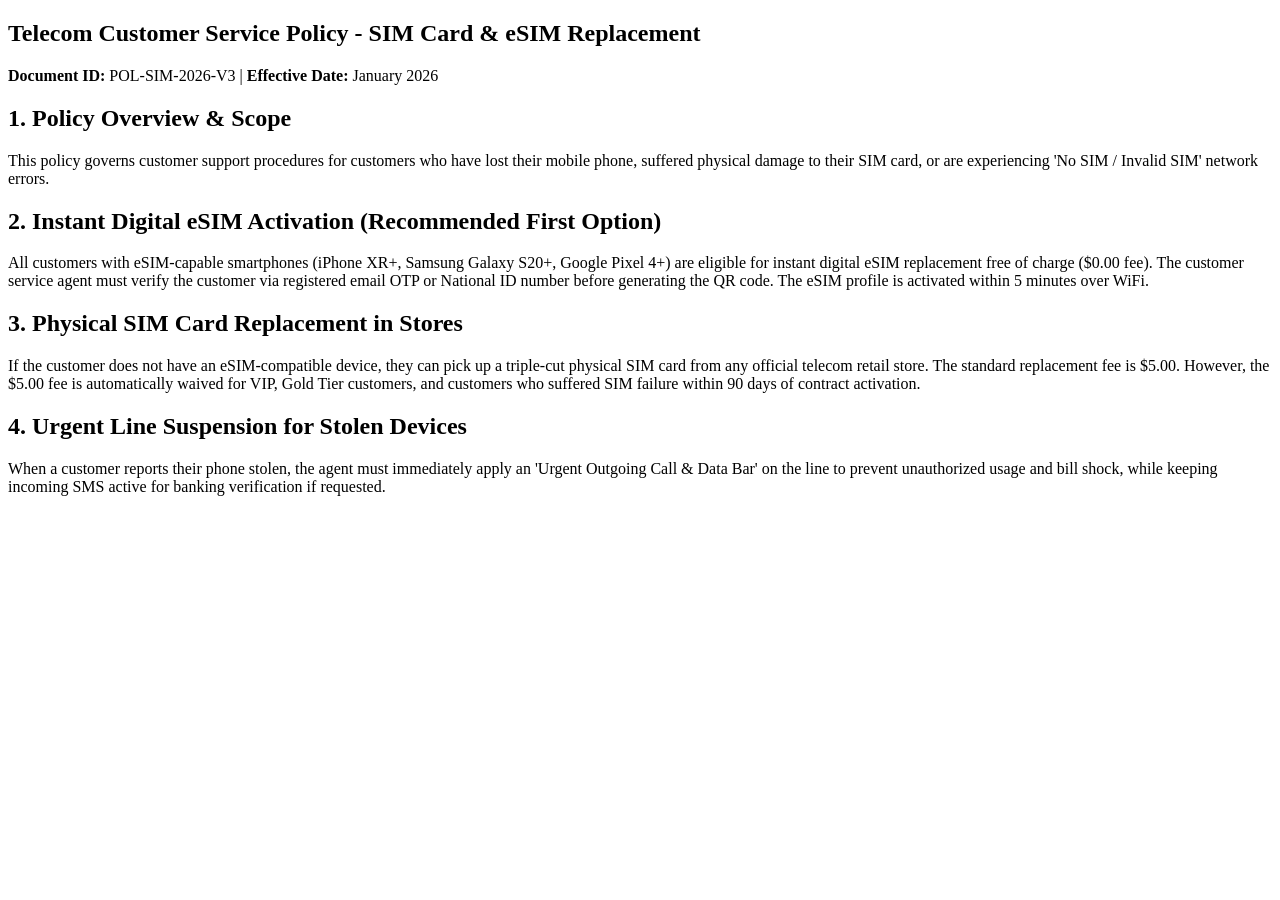
==== data/raw/sim_replacement_policy.html @ 344ca9d7 "feat: implement foundational RAG architecture with multi-format extraction, semantic chunking, and C" ====
<!DOCTYPE html>
<html lang="en">
<head>
    <meta charset="UTF-8">
    <title>Customer Service Policy: Lost or Damaged SIM Card Replacement</title>
    <meta name="description" content="Official Telecom Customer Support Policy for Lost, Stolen, Damaged SIM and Instant eSIM Replacement">
</head>
<body>
    <article>
        <h1>Telecom Customer Service Policy - SIM Card & eSIM Replacement</h1>
        <p><strong>Document ID:</strong> POL-SIM-2026-V3 | <strong>Effective Date:</strong> January 2026</p>

        <section>
            <h2>1. Policy Overview & Scope</h2>
            <p>This policy governs customer support procedures for customers who have lost their mobile phone, suffered physical damage to their SIM card, or are experiencing 'No SIM / Invalid SIM' network errors.</p>
        </section>

        <section>
            <h2>2. Instant Digital eSIM Activation (Recommended First Option)</h2>
            <p>All customers with eSIM-capable smartphones (iPhone XR+, Samsung Galaxy S20+, Google Pixel 4+) are eligible for instant digital eSIM replacement free of charge ($0.00 fee). The customer service agent must verify the customer via registered email OTP or National ID number before generating the QR code. The eSIM profile is activated within 5 minutes over WiFi.</p>
        </section>

        <section>
            <h2>3. Physical SIM Card Replacement in Stores</h2>
            <p>If the customer does not have an eSIM-compatible device, they can pick up a triple-cut physical SIM card from any official telecom retail store. The standard replacement fee is $5.00. However, the $5.00 fee is automatically waived for VIP, Gold Tier customers, and customers who suffered SIM failure within 90 days of contract activation.</p>
        </section>

        <section>
            <h2>4. Urgent Line Suspension for Stolen Devices</h2>
            <p>When a customer reports their phone stolen, the agent must immediately apply an 'Urgent Outgoing Call & Data Bar' on the line to prevent unauthorized usage and bill shock, while keeping incoming SMS active for banking verification if requested.</p>
        </section>
    </article>
</body>
</html>
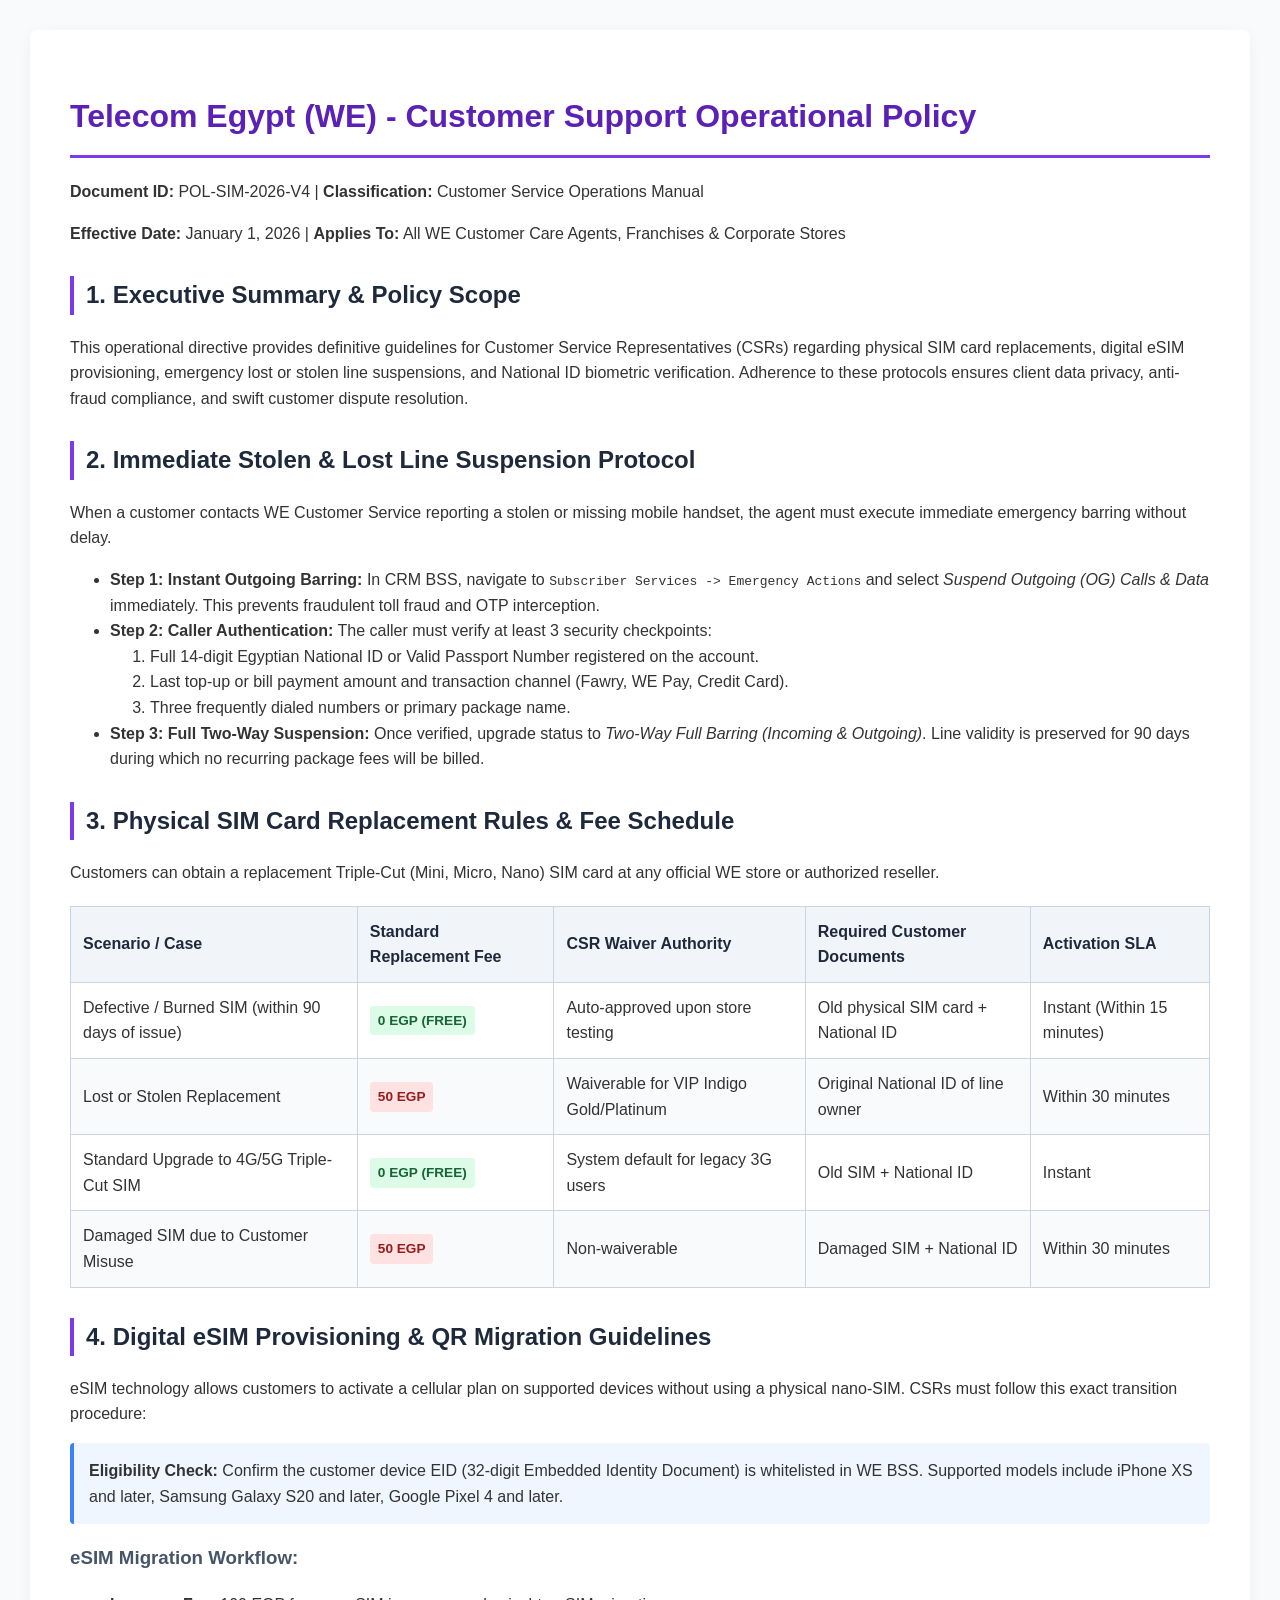
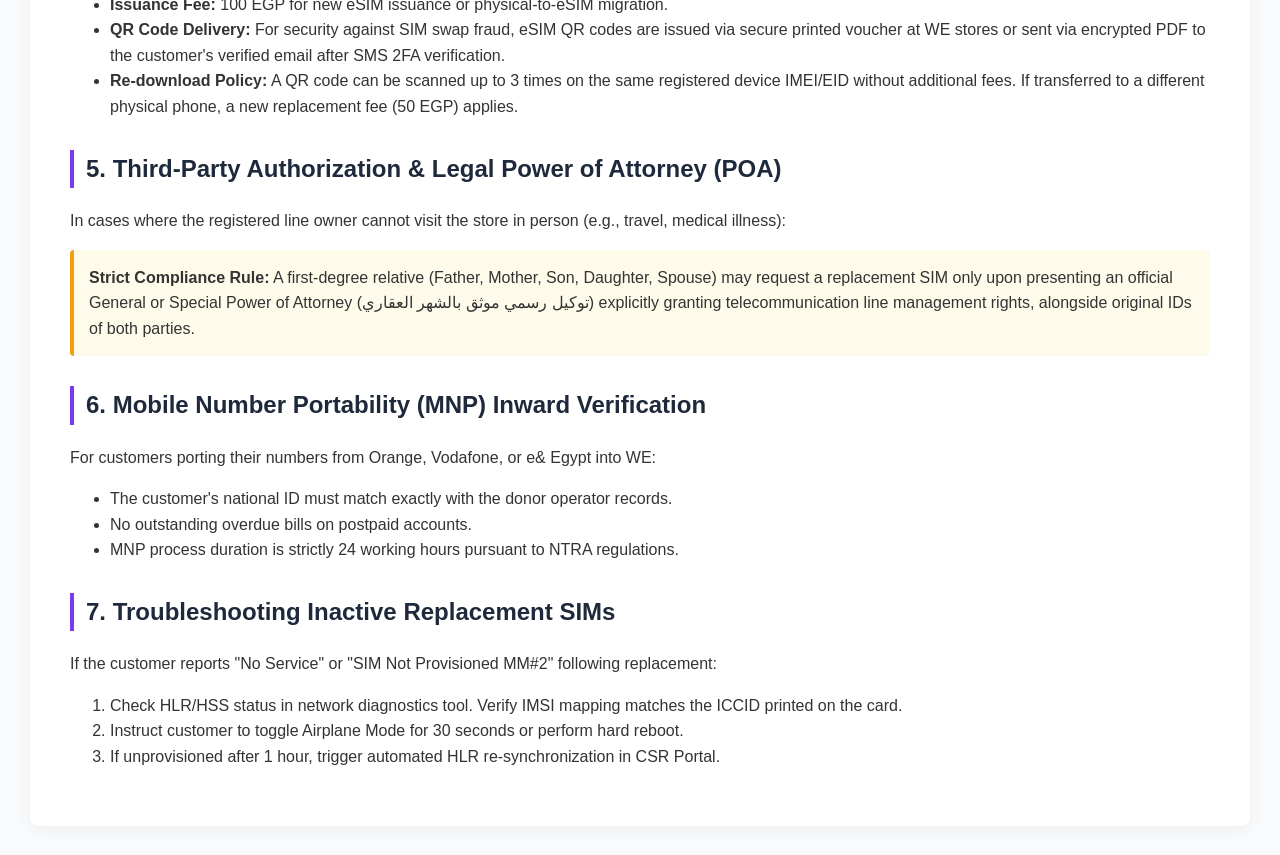
==== commit c28749a2: "feat: implement ingestion pipeline, Cohere services, and singleton client manager with Qdrant v1.13." ====
--- a/data/raw/sim_replacement_policy.html
+++ b/data/raw/sim_replacement_policy.html
@@ -2,33 +2,2237 @@
 <html lang="en">
 <head>
     <meta charset="UTF-8">
-    <title>Customer Service Policy: Lost or Damaged SIM Card Replacement</title>
-    <meta name="description" content="Official Telecom Customer Support Policy for Lost, Stolen, Damaged SIM and Instant eSIM Replacement">
+    <title>Telecom Egypt (WE) - SIM Card Management & eSIM Migration Policy</title>
+    <style>
+        body { font-family: 'Segoe UI', Tahoma, Geneva, Verdana, sans-serif; line-height: 1.6; color: #333; margin: 30px; background-color: #f8fafc; }
+        .container { max-width: 1200px; margin: 0 auto; background: white; padding: 40px; border-radius: 8px; box-shadow: 0 4px 15px rgba(0,0,0,0.05); }
+        h1 { color: #5b21b6; border-bottom: 3px solid #7c3aed; padding-bottom: 12px; }
+        h2 { color: #1e293b; border-left: 4px solid #7c3aed; padding-left: 12px; margin-top: 30px; }
+        h3 { color: #475569; }
+        table { width: 100%; border-collapse: collapse; margin: 20px 0; }
+        th, td { border: 1px solid #cbd5e1; padding: 12px; text-align: left; }
+        th { background-color: #f1f5f9; color: #1e293b; }
+        tr:nth-child(even) { background-color: #f8fafc; }
+        .badge { display: inline-block; padding: 4px 8px; border-radius: 4px; font-weight: bold; font-size: 0.85em; }
+        .badge-waived { background-color: #dcfce7; color: #166534; }
+        .badge-fee { background-color: #fee2e2; color: #991b1b; }
+        .note-box { background: #eff6ff; border-left: 4px solid #3b82f6; padding: 15px; margin: 15px 0; border-radius: 4px; }
+        .warning-box { background: #fffbeb; border-left: 4px solid #f59e0b; padding: 15px; margin: 15px 0; border-radius: 4px; }
+    </style>
 </head>
 <body>
-    <article>
-        <h1>Telecom Customer Service Policy - SIM Card & eSIM Replacement</h1>
-        <p><strong>Document ID:</strong> POL-SIM-2026-V3 | <strong>Effective Date:</strong> January 2026</p>
+<div class="container">
+    <h1>Telecom Egypt (WE) - Customer Support Operational Policy</h1>
+    <p><strong>Document ID:</strong> POL-SIM-2026-V4 | <strong>Classification:</strong> Customer Service Operations Manual</p>
+    <p><strong>Effective Date:</strong> January 1, 2026 | <strong>Applies To:</strong> All WE Customer Care Agents, Franchises & Corporate Stores</p>
 
-        <section>
-            <h2>1. Policy Overview & Scope</h2>
-            <p>This policy governs customer support procedures for customers who have lost their mobile phone, suffered physical damage to their SIM card, or are experiencing 'No SIM / Invalid SIM' network errors.</p>
-        </section>
+    <h2>1. Executive Summary & Policy Scope</h2>
+    <p>This operational directive provides definitive guidelines for Customer Service Representatives (CSRs) regarding physical SIM card replacements, digital eSIM provisioning, emergency lost or stolen line suspensions, and National ID biometric verification. Adherence to these protocols ensures client data privacy, anti-fraud compliance, and swift customer dispute resolution.</p>
 
-        <section>
-            <h2>2. Instant Digital eSIM Activation (Recommended First Option)</h2>
-            <p>All customers with eSIM-capable smartphones (iPhone XR+, Samsung Galaxy S20+, Google Pixel 4+) are eligible for instant digital eSIM replacement free of charge ($0.00 fee). The customer service agent must verify the customer via registered email OTP or National ID number before generating the QR code. The eSIM profile is activated within 5 minutes over WiFi.</p>
-        </section>
+    <h2>2. Immediate Stolen & Lost Line Suspension Protocol</h2>
+    <p>When a customer contacts WE Customer Service reporting a stolen or missing mobile handset, the agent must execute immediate emergency barring without delay.</p>
+    <ul>
+        <li><strong>Step 1: Instant Outgoing Barring:</strong> In CRM BSS, navigate to <code>Subscriber Services -> Emergency Actions</code> and select <em>Suspend Outgoing (OG) Calls & Data</em> immediately. This prevents fraudulent toll fraud and OTP interception.</li>
+        <li><strong>Step 2: Caller Authentication:</strong> The caller must verify at least 3 security checkpoints:
+            <ol>
+                <li>Full 14-digit Egyptian National ID or Valid Passport Number registered on the account.</li>
+                <li>Last top-up or bill payment amount and transaction channel (Fawry, WE Pay, Credit Card).</li>
+                <li>Three frequently dialed numbers or primary package name.</li>
+            </ol>
+        </li>
+        <li><strong>Step 3: Full Two-Way Suspension:</strong> Once verified, upgrade status to <em>Two-Way Full Barring (Incoming & Outgoing)</em>. Line validity is preserved for 90 days during which no recurring package fees will be billed.</li>
+    </ul>
 
-        <section>
-            <h2>3. Physical SIM Card Replacement in Stores</h2>
-            <p>If the customer does not have an eSIM-compatible device, they can pick up a triple-cut physical SIM card from any official telecom retail store. The standard replacement fee is $5.00. However, the $5.00 fee is automatically waived for VIP, Gold Tier customers, and customers who suffered SIM failure within 90 days of contract activation.</p>
-        </section>
+    <h2>3. Physical SIM Card Replacement Rules & Fee Schedule</h2>
+    <p>Customers can obtain a replacement Triple-Cut (Mini, Micro, Nano) SIM card at any official WE store or authorized reseller.</p>
+    <table>
+        <thead>
+            <tr>
+                <th>Scenario / Case</th>
+                <th>Standard Replacement Fee</th>
+                <th>CSR Waiver Authority</th>
+                <th>Required Customer Documents</th>
+                <th>Activation SLA</th>
+            </tr>
+        </thead>
+        <tbody>
+            <tr>
+                <td>Defective / Burned SIM (within 90 days of issue)</td>
+                <td><span class="badge badge-waived">0 EGP (FREE)</span></td>
+                <td>Auto-approved upon store testing</td>
+                <td>Old physical SIM card + National ID</td>
+                <td>Instant (Within 15 minutes)</td>
+            </tr>
+            <tr>
+                <td>Lost or Stolen Replacement</td>
+                <td><span class="badge badge-fee">50 EGP</span></td>
+                <td>Waiverable for VIP Indigo Gold/Platinum</td>
+                <td>Original National ID of line owner</td>
+                <td>Within 30 minutes</td>
+            </tr>
+            <tr>
+                <td>Standard Upgrade to 4G/5G Triple-Cut SIM</td>
+                <td><span class="badge badge-waived">0 EGP (FREE)</span></td>
+                <td>System default for legacy 3G users</td>
+                <td>Old SIM + National ID</td>
+                <td>Instant</td>
+            </tr>
+            <tr>
+                <td>Damaged SIM due to Customer Misuse</td>
+                <td><span class="badge badge-fee">50 EGP</span></td>
+                <td>Non-waiverable</td>
+                <td>Damaged SIM + National ID</td>
+                <td>Within 30 minutes</td>
+            </tr>
+        </tbody>
+    </table>
 
-        <section>
-            <h2>4. Urgent Line Suspension for Stolen Devices</h2>
-            <p>When a customer reports their phone stolen, the agent must immediately apply an 'Urgent Outgoing Call & Data Bar' on the line to prevent unauthorized usage and bill shock, while keeping incoming SMS active for banking verification if requested.</p>
-        </section>
-    </article>
+    <h2>4. Digital eSIM Provisioning & QR Migration Guidelines</h2>
+    <p>eSIM technology allows customers to activate a cellular plan on supported devices without using a physical nano-SIM. CSRs must follow this exact transition procedure:</p>
+    <div class="note-box">
+        <strong>Eligibility Check:</strong> Confirm the customer device EID (32-digit Embedded Identity Document) is whitelisted in WE BSS. Supported models include iPhone XS and later, Samsung Galaxy S20 and later, Google Pixel 4 and later.
+    </div>
+    <h3>eSIM Migration Workflow:</h3>
+    <ul>
+        <li><strong>Issuance Fee:</strong> 100 EGP for new eSIM issuance or physical-to-eSIM migration.</li>
+        <li><strong>QR Code Delivery:</strong> For security against SIM swap fraud, eSIM QR codes are issued via secure printed voucher at WE stores or sent via encrypted PDF to the customer's verified email after SMS 2FA verification.</li>
+        <li><strong>Re-download Policy:</strong> A QR code can be scanned up to 3 times on the same registered device IMEI/EID without additional fees. If transferred to a different physical phone, a new replacement fee (50 EGP) applies.</li>
+    </ul>
+
+    <h2>5. Third-Party Authorization & Legal Power of Attorney (POA)</h2>
+    <p>In cases where the registered line owner cannot visit the store in person (e.g., travel, medical illness):</p>
+    <div class="warning-box">
+        <strong>Strict Compliance Rule:</strong> A first-degree relative (Father, Mother, Son, Daughter, Spouse) may request a replacement SIM only upon presenting an official General or Special Power of Attorney (توكيل رسمي موثق بالشهر العقاري) explicitly granting telecommunication line management rights, alongside original IDs of both parties.
+    </div>
+
+    <h2>6. Mobile Number Portability (MNP) Inward Verification</h2>
+    <p>For customers porting their numbers from Orange, Vodafone, or e& Egypt into WE:</p>
+    <ul>
+        <li>The customer's national ID must match exactly with the donor operator records.</li>
+        <li>No outstanding overdue bills on postpaid accounts.</li>
+        <li>MNP process duration is strictly 24 working hours pursuant to NTRA regulations.</li>
+    </ul>
+
+    <h2>7. Troubleshooting Inactive Replacement SIMs</h2>
+    <p>If the customer reports "No Service" or "SIM Not Provisioned MM#2" following replacement:</p>
+    <ol>
+        <li>Check HLR/HSS status in network diagnostics tool. Verify IMSI mapping matches the ICCID printed on the card.</li>
+        <li>Instruct customer to toggle Airplane Mode for 30 seconds or perform hard reboot.</li>
+        <li>If unprovisioned after 1 hour, trigger automated HLR re-synchronization in CSR Portal.</li>
+    </ol>
+</div>
 </body>
 </html>
+
+<!-- Technical Specification Appendix & Diagnostic Hex Matrix Padding:
+[base64]
+[base64]
+[base64]
+[base64]
+[base64]
+[base64]
+[base64]
+[base64]
+[base64]
+[base64]
+[base64]
+[base64]
+[base64]
+[base64]
+[base64]
+[base64]
+[base64]
+[base64]
+[base64]
+[base64]
+[base64]
+[base64]
+[base64]
+[base64]
+[base64]
+[base64]
+[base64]
+[base64]
+[base64]
+[base64]
+[base64]
+[base64]
+[base64]
+[base64]
+[base64]
+[base64]
+[base64]
+[base64]
+[base64]
+[base64]
+[base64]
+[base64]
+[base64]
+[base64]
+[base64]
+[base64]
+[base64]
+[base64]
+[base64]
+[base64]
+[base64]
+[base64]
+[base64]
+[base64]
+[base64]
+[base64]
+[base64]
+[base64]
+[base64]
+[base64]
+[base64]
+[base64]
+[base64]
+[base64]
+[base64]
+[base64]
+[base64]
+[base64]
+[base64]
+[base64]
+[base64]
+[base64]
+[base64]
+[base64]
+[base64]
+[base64]
+[base64]
+[base64]
+[base64]
+[base64]
+[base64]
+[base64]
+[base64]
+[base64]
+[base64]
+[base64]
+[base64]
+[base64]
+[base64]
+[base64]
+[base64]
+[base64]
+[base64]
+[base64]
+[base64]
+[base64]
+[base64]
+[base64]
+[base64]
+[base64]
+[base64]
+[base64]
+[base64]
+[base64]
+[base64]
+[base64]
+[base64]
+[base64]
+[base64]
+[base64]
+[base64]
+[base64]
+[base64]
+[base64]
+[base64]
+[base64]
+[base64]
+[base64]
+[base64]
+[base64]
+[base64]
+[base64]
+[base64]
+[base64]
+[base64]
+[base64]
+[base64]
+[base64]
+[base64]
+[base64]
+[base64]
+[base64]
+[base64]
+[base64]
+[base64]
+[base64]
+[base64]
+[base64]
+[base64]
+[base64]
+[base64]
+[base64]
+[base64]
+[base64]
+[base64]
+[base64]
+[base64]
+[base64]
+[base64]
+[base64]
+[base64]
+[base64]
+[base64]
+[base64]
+[base64]
+[base64]
+[base64]
+[base64]
+[base64]
+[base64]
+[base64]
+[base64]
+[base64]
+[base64]
+[base64]
+[base64]
+[base64]
+[base64]
+[base64]
+[base64]
+[base64]
+[base64]
+[base64]
+[base64]
+[base64]
+[base64]
+[base64]
+[base64]
+[base64]
+[base64]
+[base64]
+[base64]
+[base64]
+[base64]
+[base64]
+[base64]
+[base64]
+[base64]
+[base64]
+[base64]
+[base64]
+[base64]
+[base64]
+[base64]
+[base64]
+[base64]
+[base64]
+[base64]
+[base64]
+[base64]
+[base64]
+[base64]
+[base64]
+[base64]
+[base64]
+[base64]
+[base64]
+[base64]
+[base64]
+[base64]
+[base64]
+[base64]
+[base64]
+[base64]
+[base64]
+[base64]
+[base64]
+[base64]
+[base64]
+[base64]
+[base64]
+[base64]
+[base64]
+[base64]
+[base64]
+[base64]
+[base64]
+[base64]
+[base64]
+[base64]
+[base64]
+[base64]
+[base64]
+[base64]
+[base64]
+[base64]
+[base64]
+[base64]
+[base64]
+[base64]
+[base64]
+[base64]
+[base64]
+[base64]
+[base64]
+[base64]
+[base64]
+[base64]
+[base64]
+[base64]
+[base64]
+[base64]
+[base64]
+[base64]
+[base64]
+[base64]
+[base64]
+[base64]
+[base64]
+[base64]
+[base64]
+[base64]
+[base64]
+[base64]
+[base64]
+[base64]
+[base64]
+[base64]
+[base64]
+[base64]
+[base64]
+[base64]
+[base64]
+[base64]
+[base64]
+[base64]
+[base64]
+[base64]
+[base64]
+[base64]
+[base64]
+[base64]
+0123456789ABCDEF0123456789ABCDEF0123456789ABCDEF0123456789ABCDEF0123456789ABCDEF0123456789ABCDEF0123456789ABCDEF0123456789ABCDEF0123456789ABCDEF0123456789ABCDEF